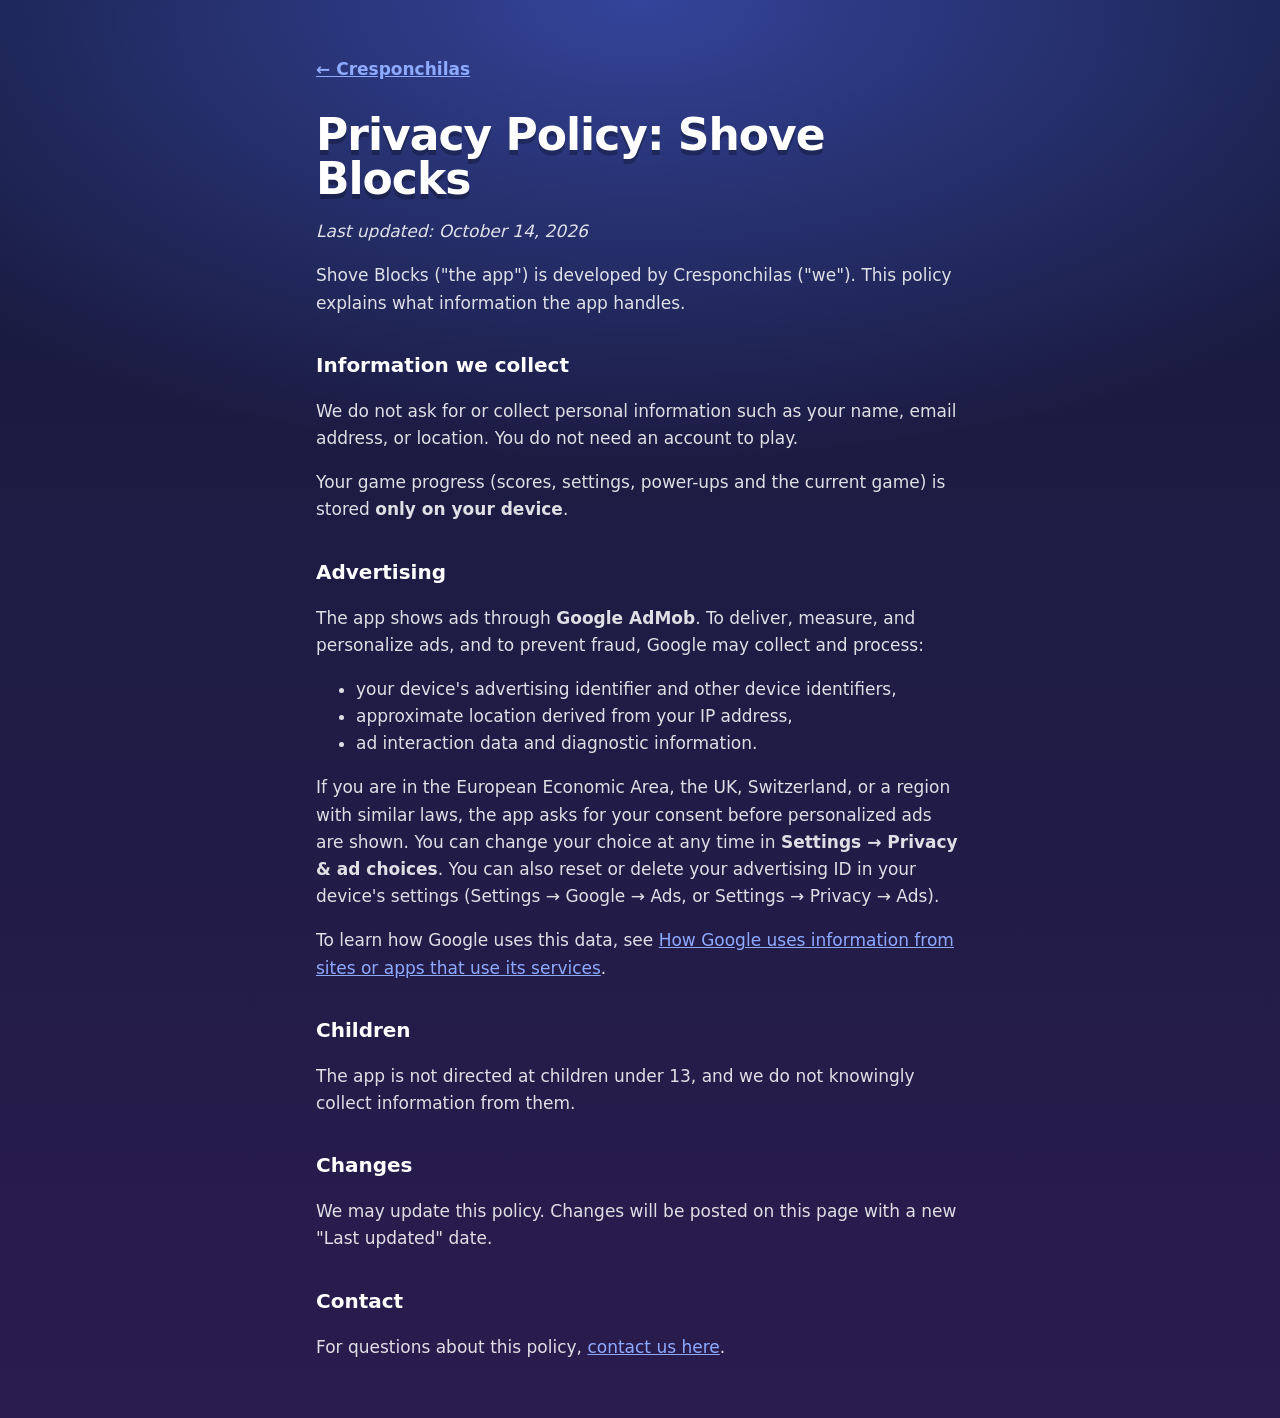
==== shove-blocks/privacy/index.html @ d478899e "Cresponchilas site: studio page, Shove Blocks privacy policy, app-ads.txt Co-Authored-By: Claude Opu" ====
<!doctype html>
<html lang="en">
<head>
<meta charset="utf-8">
<meta name="viewport" content="width=device-width, initial-scale=1">
<title>Shove Blocks Privacy Policy</title>
<link rel="icon" href="../../assets/shove-blocks-icon.png">
<link rel="stylesheet" href="../../assets/site.css">
</head>
<body>
<main class="wrap doc">
  <a class="back" href="../../">← Cresponchilas</a>
  <h1>Privacy Policy: Shove Blocks</h1>
  <p><em>Last updated: October 14, 2026</em></p>

  <p>Shove Blocks ("the app") is developed by Cresponchilas ("we"). This policy explains what information the app handles.</p>

  <h2>Information we collect</h2>
  <p>We do not ask for or collect personal information such as your name, email address, or location. You do not need an account to play.</p>
  <p>Your game progress (scores, settings, power-ups and the current game) is stored <strong>only on your device</strong>.</p>

  <h2>Advertising</h2>
  <p>The app shows ads through <strong>Google AdMob</strong>. To deliver, measure, and personalize ads, and to prevent fraud, Google may collect and process:</p>
  <ul>
    <li>your device's advertising identifier and other device identifiers,</li>
    <li>approximate location derived from your IP address,</li>
    <li>ad interaction data and diagnostic information.</li>
  </ul>
  <p>If you are in the European Economic Area, the UK, Switzerland, or a region with similar laws, the app asks for your consent before personalized ads are shown. You can change your choice at any time in <strong>Settings → Privacy &amp; ad choices</strong>. You can also reset or delete your advertising ID in your device's settings (Settings → Google → Ads, or Settings → Privacy → Ads).</p>
  <p>To learn how Google uses this data, see <a href="https://policies.google.com/technologies/partner-sites">How Google uses information from sites or apps that use its services</a>.</p>

  <h2>Children</h2>
  <p>The app is not directed at children under 13, and we do not knowingly collect information from them.</p>

  <h2>Changes</h2>
  <p>We may update this policy. Changes will be posted on this page with a new "Last updated" date.</p>

  <h2>Contact</h2>
  <p>For questions about this policy, <a href="https://github.com/NicolasGomezEcheverri/NicolasGomezEcheverri.github.io/issues">contact us here</a>.</p>
</main>
</body>
</html>
---- assets/site.css ----
:root {
  --bg1: #151b3d;
  --bg2: #2a1c4e;
  --panel: #20285a;
  --ink: #ffffff;
  --ink-dim: rgba(255, 255, 255, 0.7);
  --gold: #ffc23d;
  --link: #8eaaff;
  color-scheme: dark;
}
* { box-sizing: border-box; }
html { background: var(--bg1); }
body {
  margin: 0;
  min-height: 100vh;
  color: var(--ink);
  font: 17px/1.6 system-ui, -apple-system, "Segoe UI", Roboto, sans-serif;
  background: radial-gradient(110% 50% at 50% 0%, #34449a 0%, transparent 65%), linear-gradient(180deg, var(--bg1), var(--bg2));
}
.wrap { max-width: 760px; margin: 0 auto; padding: 56px 16px 40px; }
a { color: var(--link); }
a:focus-visible { outline: 2px solid var(--gold); outline-offset: 2px; }
.hero { text-align: center; margin-bottom: 48px; }
.eyebrow { margin: 0; color: var(--ink-dim); font-weight: 700; font-size: 13px; letter-spacing: 1.5px; text-transform: uppercase; }
h1 { margin: 6px 0 10px; font-size: clamp(44px, 11vw, 72px); line-height: 1; font-weight: 900; letter-spacing: -1px; text-shadow: 0 5px 0 rgba(0, 0, 0, 0.25); }
h1 span { color: var(--gold); }
.lede { margin: 0 auto; max-width: 30em; color: var(--ink-dim); font-size: 19px; text-wrap: balance; }
h2 { font-size: 15px; letter-spacing: 1.5px; text-transform: uppercase; color: var(--ink-dim); }
.game { display: flex; gap: 20px; align-items: flex-start; padding: 20px; border-radius: 22px; background: var(--panel); border: 1px solid rgba(255, 255, 255, 0.08); }
.game img { flex: none; border-radius: 22px; box-shadow: 0 10px 24px rgba(0, 0, 0, 0.35); }
.game div { min-width: 0; }
.game h3 { margin: 0 0 4px; font-size: 24px; }
.game p { margin: 0 0 8px; }
.meta { color: var(--gold); font-weight: 700; font-size: 15px; }
.links { font-weight: 700; }
footer { margin-top: 56px; text-align: center; color: var(--ink-dim); font-size: 15px; }
footer p { margin: 4px 0; }
@media (max-width: 520px) { .game { flex-direction: column; } }

/* Policy pages */
.doc { max-width: 680px; }
.doc h1 { font-size: clamp(32px, 8vw, 44px); text-align: left; }
.doc h2 { margin-top: 32px; font-size: 20px; letter-spacing: 0; text-transform: none; color: var(--ink); }
.doc p, .doc li { color: rgba(255, 255, 255, 0.86); }
.back { display: inline-block; margin-bottom: 24px; font-weight: 700; }
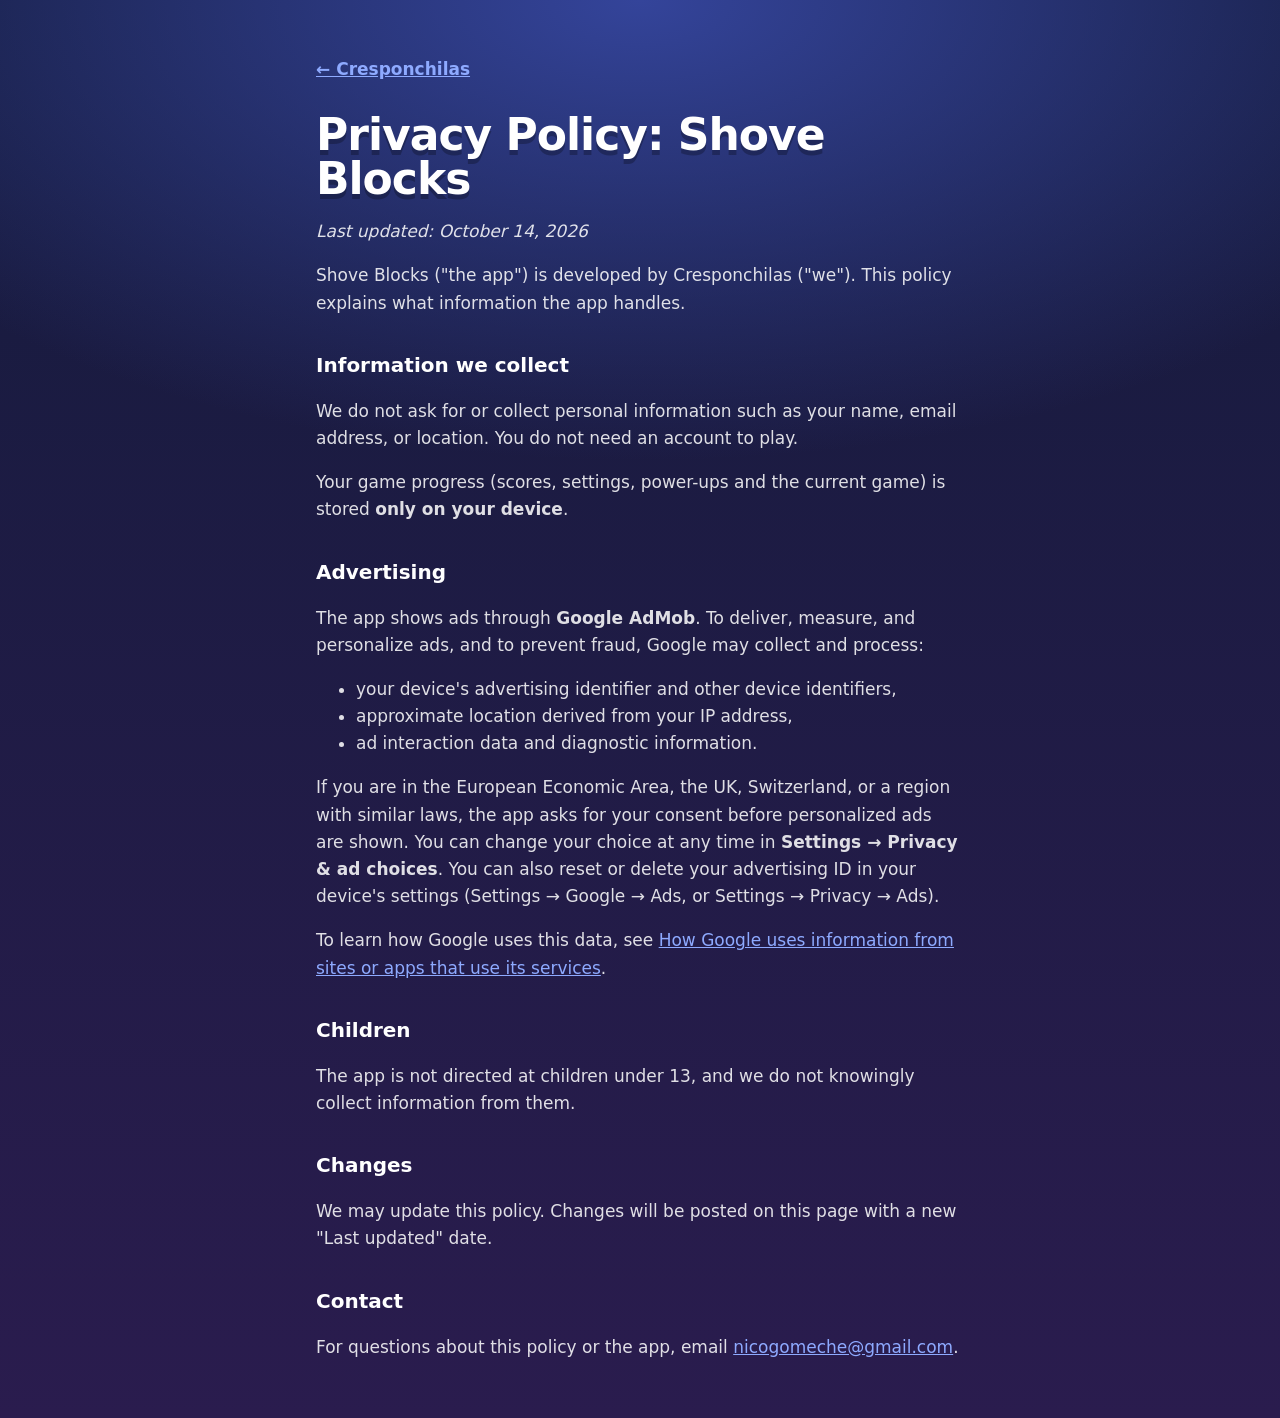
==== commit f8fd9548: "Add contact email to the site and the Shove Blocks privacy policy Co-Authored-By: Claude Opus 5.5 <n" ====
--- a/shove-blocks/privacy/index.html
+++ b/shove-blocks/privacy/index.html
@@ -36,7 +36,7 @@
   <p>We may update this policy. Changes will be posted on this page with a new "Last updated" date.</p>
 
   <h2>Contact</h2>
-  <p>For questions about this policy, <a href="https://github.com/NicolasGomezEcheverri/NicolasGomezEcheverri.github.io/issues">contact us here</a>.</p>
+  <p>For questions about this policy or the app, email <a href="mailto:nicogomeche@gmail.com">nicogomeche@gmail.com</a>.</p>
 </main>
 </body>
 </html>
